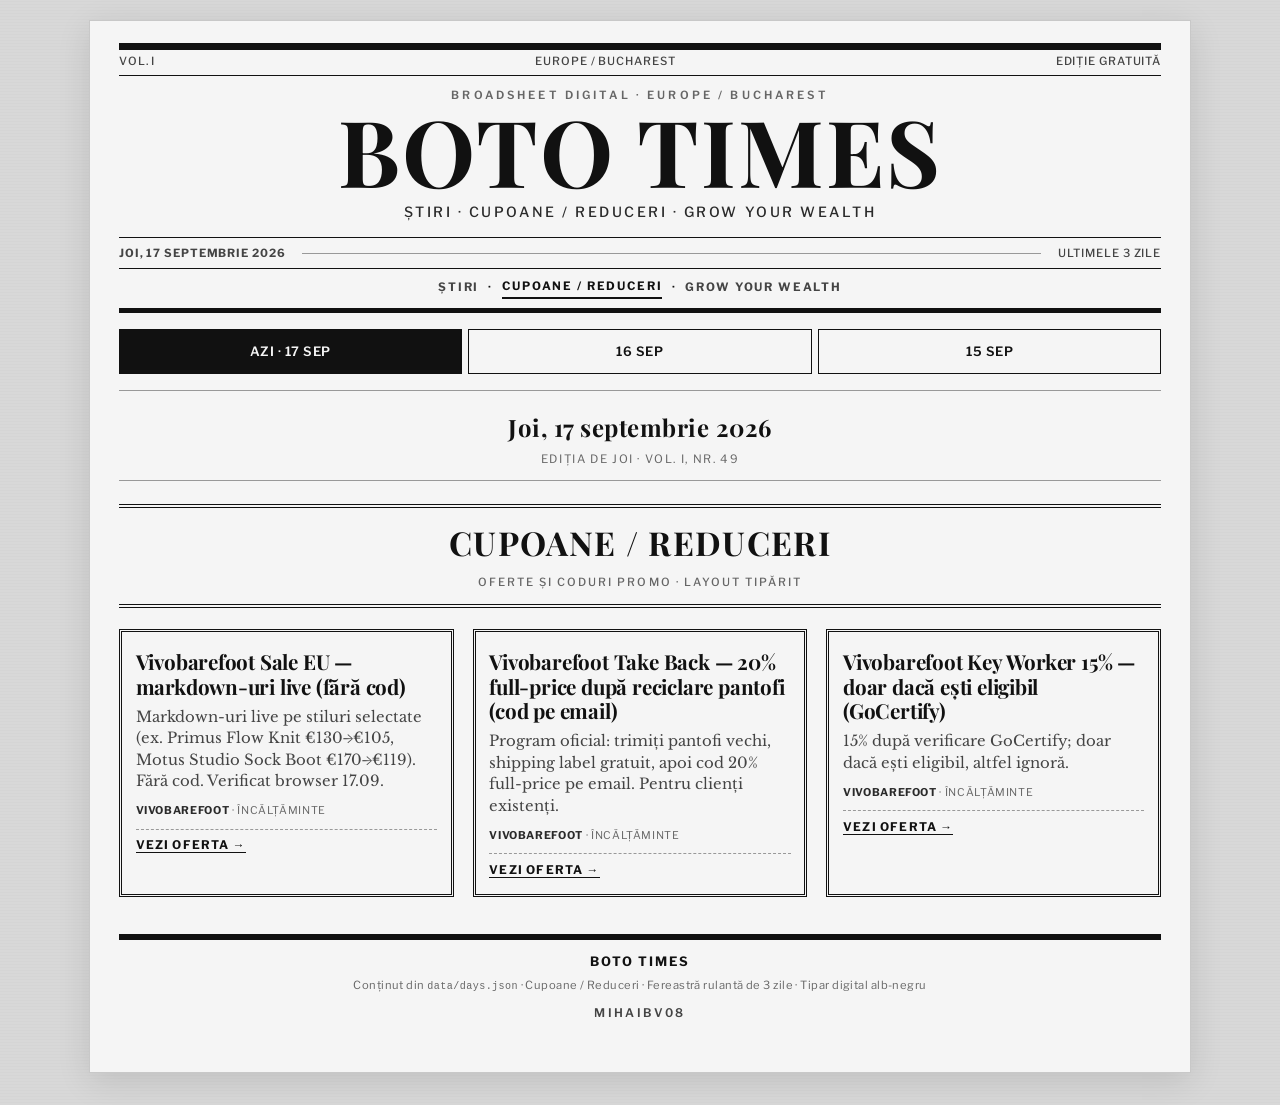
==== cupoane.html @ 02256f78 "BOTO TIMES: pagini separate Știri/Cupoane/GYH + GYH FED 17.09 Cupoane filtrate doar Vivobarefoot per" ====
<!DOCTYPE html>
<html lang="ro">
<head>
  <meta charset="utf-8" />
  <meta name="viewport" content="width=device-width, initial-scale=1" />
  <meta name="description" content="BOTO TIMES — Cupoane / Reduceri. Ultimele 3 zile. Broadsheet digital alb-negru." />
  <meta name="theme-color" content="#111111" />
  <title>BOTO TIMES — Cupoane / Reduceri</title>
  <link rel="preconnect" href="https://fonts.googleapis.com" />
  <link rel="preconnect" href="https://fonts.gstatic.com" crossorigin />
  <link href="https://fonts.googleapis.com/css2?family=Playfair+Display:ital,wght@0,400;0,700;0,900;1,400&family=Libre+Baskerville:ital,wght@0,400;0,700;1,400&family=Old+Standard+TT:ital,wght@0,400;0,700;1,400&family=Source+Serif+4:ital,opsz,wght@0,8..60,400;0,8..60,600;0,8..60,700;1,8..60,400&family=Libre+Franklin:wght@400;500;600;700&display=swap" rel="stylesheet" />
  <link rel="stylesheet" href="css/style.css" />
</head>
<body data-page="cupoane">
  <a class="skip-link" href="#main">Sari la conținut</a>
  <div class="paper">
    <header class="masthead">
      <div class="masthead__toprule" aria-hidden="true"></div>
      <div class="masthead__row masthead__row--meta">
        <span id="masthead-vol">Vol. I</span>
        <span class="masthead__place">Europe / Bucharest</span>
        <span id="masthead-price">Ediție gratuită</span>
      </div>
      <div class="masthead__titleblock">
        <p class="masthead__eyebrow" id="masthead-eyebrow">Broadsheet digital · Europe / Bucharest</p>
        <h1 class="masthead__title" id="masthead-title">BOTO TIMES</h1>
        <p class="masthead__subtitle" id="masthead-subtitle">Știri · Cupoane / Reduceri · Grow Your Wealth</p>
      </div>
      <div class="masthead__row masthead__row--date">
        <span id="masthead-date">—</span>
        <span class="masthead__rule-mid" aria-hidden="true"></span>
        <span id="masthead-window">Ultimele 3 zile</span>
      </div>
      <nav class="section-rail" aria-label="Secțiuni">
        <a href="index.html" class="section-rail__link">Știri</a>
        <span aria-hidden="true">·</span>
        <a href="cupoane.html" class="section-rail__link is-active" aria-current="page">Cupoane / Reduceri</a>
        <span aria-hidden="true">·</span>
        <a href="gyh.html" class="section-rail__link">Grow Your Wealth</a>
      </nav>
      <div class="masthead__bottomrule" aria-hidden="true"></div>
    </header>

    <main id="main" class="main" aria-live="polite">
      <p class="state-msg">Se încarcă ediția…</p>
    </main>

    <footer class="footer">
      <div class="footer__rules" aria-hidden="true"></div>
      <p class="footer__name" id="footer-name">BOTO TIMES</p>
      <p class="footer__note">Conținut din <code>data/days.json</code> · Cupoane / Reduceri · Fereastră rulantă de 3 zile · Tipar digital alb-negru</p>
      <p class="footer__brand">mihaibv08</p>
    </footer>
  </div>
  <script src="js/app.js" defer></script>
</body>
</html>
---- css/style.css ----
/* BOTO TIMES — NYT-style classic American B&W broadsheet */
:root {
  --ink: #111111;
  --ink-mid: #2a2a2a;
  --ink-soft: #444444;
  --ink-muted: #666666;
  --rule: #111111;
  --rule-light: #999999;
  --paper: #f5f5f5;
  --paper-edge: #ececec;
  --halftone: #d0d0d0;
  --font-masthead: "Playfair Display", "Old Standard TT", "Libre Baskerville", "Times New Roman", Times, serif;
  --font-display: "Playfair Display", "Old Standard TT", "Libre Baskerville", "Times New Roman", Times, serif;
  --font-body: "Libre Baskerville", "Source Serif 4", Georgia, "Times New Roman", serif;
  --font-ui: "Libre Franklin", "Helvetica Neue", Helvetica, Arial, sans-serif;
  --max: 1100px;
  --gutter: clamp(0.85rem, 2.5vw, 1.5rem);
  --col-gap: 1.35rem;
}

*,
*::before,
*::after {
  box-sizing: border-box;
}

html {
  font-size: 16.5px;
  -webkit-text-size-adjust: 100%;
  scroll-behavior: smooth;
}

body {
  margin: 0;
  min-height: 100vh;
  background: #e4e4e4;
  color: var(--ink);
  font-family: var(--font-body);
  line-height: 1.5;
}

.skip-link {
  position: absolute;
  left: -9999px;
  top: 0;
  background: var(--ink);
  color: var(--paper);
  padding: 0.5rem 1rem;
  z-index: 100;
  font-family: var(--font-ui);
  font-size: 0.85rem;
}

.skip-link:focus {
  left: 0.5rem;
  top: 0.5rem;
}

a {
  color: var(--ink);
  text-decoration-thickness: 1px;
  text-underline-offset: 2px;
}

a:hover {
  text-decoration-thickness: 2px;
}

code {
  font-family: ui-monospace, "SF Mono", Menlo, Consolas, monospace;
  font-size: 0.9em;
}

/* —— Paper sheet —— */
.paper {
  max-width: var(--max);
  margin: 0 auto;
  padding: 1rem var(--gutter) 2.5rem;
  background: var(--paper);
  min-height: 100vh;
  box-shadow: 0 0 0 1px #c8c8c8, 0 8px 32px rgba(0, 0, 0, 0.12);
}

@media (min-width: 900px) {
  body {
    padding: 1.25rem 0 2rem;
    background:
      repeating-linear-gradient(
        0deg,
        transparent,
        transparent 2px,
        rgba(0, 0, 0, 0.015) 2px,
        rgba(0, 0, 0, 0.015) 3px
      ),
      #d8d8d8;
  }

  .paper {
    padding: 1.35rem 1.75rem 3rem;
  }
}

/* —— Masthead —— */
.masthead {
  text-align: center;
  margin-bottom: 0.25rem;
}

.masthead__toprule {
  height: 4px;
  background: var(--ink);
  margin-bottom: 0.35rem;
  box-shadow: 0 3px 0 var(--ink);
}

.masthead__bottomrule {
  height: 3px;
  background: var(--ink);
  margin-top: 0.35rem;
  box-shadow: 0 2px 0 var(--ink);
}

.masthead__row {
  display: flex;
  flex-wrap: wrap;
  justify-content: space-between;
  align-items: center;
  gap: 0.35rem 1rem;
  font-family: var(--font-ui);
  font-size: 0.68rem;
  font-weight: 500;
  letter-spacing: 0.08em;
  text-transform: uppercase;
  color: var(--ink-soft);
}

.masthead__row--meta {
  border-bottom: 1px solid var(--ink);
  padding-bottom: 0.35rem;
  margin-bottom: 0.5rem;
}

.masthead__row--date {
  border-top: 1px solid var(--ink);
  border-bottom: 1px solid var(--ink);
  padding: 0.4rem 0;
  margin-top: 0.55rem;
}

.masthead__rule-mid {
  flex: 1;
  height: 1px;
  background: var(--rule-light);
  min-width: 1.5rem;
}

.masthead__titleblock {
  padding: 0.15rem 0 0.35rem;
}

.masthead__eyebrow {
  font-family: var(--font-ui);
  font-size: 0.68rem;
  font-weight: 600;
  letter-spacing: 0.28em;
  text-transform: uppercase;
  margin: 0 0 0.15rem;
  color: var(--ink-muted);
}

.masthead__title {
  font-family: var(--font-masthead);
  font-size: clamp(2.85rem, 11.5vw, 5.6rem);
  font-weight: 700;
  letter-spacing: 0.02em;
  line-height: 0.95;
  margin: 0;
  color: var(--ink);
  text-transform: none; /* NYT-inspired nameplate — readable Playfair */
  /* Authentic NYT-inspired nameplate: blackletter/display, dense, printed */
}

.masthead__subtitle {
  font-family: var(--font-ui);
  font-size: clamp(0.72rem, 2vw, 0.85rem);
  font-weight: 500;
  letter-spacing: 0.18em;
  text-transform: uppercase;
  margin: 0.45rem 0 0;
  color: var(--ink-mid);
}

.section-rail {
  display: flex;
  flex-wrap: wrap;
  justify-content: center;
  align-items: center;
  gap: 0.35rem 0.55rem;
  font-family: var(--font-ui);
  font-size: 0.7rem;
  font-weight: 700;
  letter-spacing: 0.16em;
  text-transform: uppercase;
  padding: 0.45rem 0 0.15rem;
  color: var(--ink);
}

.section-rail__link {
  color: var(--ink-soft);
  text-decoration: none;
  border-bottom: 1px solid transparent;
  padding: 0.1rem 0;
}

.section-rail__link:hover {
  color: var(--ink);
  border-bottom-color: var(--ink);
  text-decoration: none;
}

.section-rail__link.is-active,
.section-rail__link[aria-current="page"] {
  color: var(--ink);
  border-bottom: 2px solid var(--ink);
}

/* —— Day tabs —— */
.day-tabs {
  display: flex;
  gap: 0.4rem;
  justify-content: stretch;
  padding: 0.85rem 0 0.95rem;
  border-bottom: 1px solid var(--rule-light);
  margin-bottom: 1.15rem;
  overflow-x: auto;
  -webkit-overflow-scrolling: touch;
  scrollbar-width: thin;
}

.day-tab {
  flex: 1 1 0;
  min-width: 5.5rem;
  min-height: 2.75rem;
  font-family: var(--font-ui);
  font-size: 0.78rem;
  font-weight: 600;
  letter-spacing: 0.04em;
  padding: 0.55rem 0.7rem;
  border: 1px solid var(--ink);
  background: var(--paper);
  color: var(--ink);
  cursor: pointer;
  text-transform: uppercase;
  touch-action: manipulation;
  transition: background 0.12s, color 0.12s;
}

.day-tab:hover {
  background: #ebebeb;
}

.day-tab[aria-selected="true"] {
  background: var(--ink);
  color: var(--paper);
}

.day-tab:focus-visible {
  outline: 2px solid var(--ink);
  outline-offset: 2px;
}

/* —— Edition —— */
.edition {
  animation: fadeIn 0.22s ease;
}

.edition[hidden] {
  display: none;
}

@keyframes fadeIn {
  from { opacity: 0; }
  to { opacity: 1; }
}

.edition__header {
  text-align: center;
  margin-bottom: 1.35rem;
  padding-bottom: 0.75rem;
  border-bottom: 1px solid var(--rule-light);
}

.edition__label {
  font-family: var(--font-display);
  font-size: clamp(1.15rem, 3vw, 1.45rem);
  font-weight: 700;
  margin: 0;
  letter-spacing: 0.02em;
}

.edition__sub {
  font-family: var(--font-ui);
  font-size: 0.7rem;
  letter-spacing: 0.14em;
  text-transform: uppercase;
  color: var(--ink-muted);
  margin: 0.3rem 0 0;
}

/* —— Section blocks —— */
.section {
  margin-bottom: 1.85rem;
}

.section__title {
  font-family: var(--font-ui);
  font-size: 0.78rem;
  font-weight: 700;
  letter-spacing: 0.22em;
  text-transform: uppercase;
  color: var(--ink);
  border-top: 3px solid var(--ink);
  border-bottom: 1px solid var(--ink);
  padding: 0.35rem 0;
  margin: 0 0 1rem;
  display: flex;
  align-items: center;
  gap: 0.6rem;
}

.section__title::after {
  content: "";
  flex: 1;
  height: 1px;
  background: var(--rule-light);
}

/* —— Article grid —— */
.articles {
  display: grid;
  gap: 1.35rem 0;
}

@media (min-width: 760px) {
  .articles {
    column-count: 2;
    column-gap: var(--col-gap);
    column-rule: 1px solid var(--rule-light);
    display: block;
  }

  .article {
    break-inside: avoid;
    page-break-inside: avoid;
    margin-bottom: 1.35rem;
    padding-bottom: 1.1rem;
    border-bottom: 1px solid var(--rule-light);
  }

  .article--lead {
    column-span: all;
    display: grid;
    grid-template-columns: 1.15fr 0.85fr;
    gap: 1.25rem 1.5rem;
    align-items: start;
    border-bottom: 2px solid var(--ink);
    padding-bottom: 1.35rem;
    margin-bottom: 1.5rem;
  }

  .article--lead .article__media {
    order: 2;
  }

  .article--lead .article__text {
    order: 1;
  }

  .article--lead:not(:has(.article__media)) {
    grid-template-columns: 1fr;
  }
}

@media (min-width: 1020px) {
  .articles:not(:has(.article--lead:only-child)) {
    column-count: 3;
  }

  .article--lead {
    grid-template-columns: 1.25fr 0.9fr;
  }
}

/* stacked mobile */
.article {
  padding-bottom: 1.15rem;
  border-bottom: 1px solid var(--rule-light);
}

.article:last-child {
  border-bottom: none;
  margin-bottom: 0;
  padding-bottom: 0;
}

.article__kicker {
  font-family: var(--font-ui);
  font-size: 0.65rem;
  font-weight: 700;
  letter-spacing: 0.16em;
  text-transform: uppercase;
  color: var(--ink-muted);
  margin: 0 0 0.35rem;
}

.article__headline {
  font-family: var(--font-display);
  font-size: clamp(1.2rem, 3.2vw, 1.65rem);
  font-weight: 700;
  line-height: 1.15;
  margin: 0 0 0.45rem;
  letter-spacing: -0.01em;
}

.article--lead .article__headline {
  font-size: clamp(1.55rem, 4.5vw, 2.35rem);
  line-height: 1.08;
}

.article__lead {
  font-size: 1.02rem;
  font-style: italic;
  color: var(--ink-mid);
  margin: 0 0 0.55rem;
  line-height: 1.4;
}

.article__body {
  margin: 0;
  color: var(--ink-soft);
  font-size: 0.95rem;
  text-align: justify;
  hyphens: auto;
  -webkit-hyphens: auto;
}

/* Drop cap on lead articles */
.article--lead .article__body::first-letter {
  font-family: var(--font-display);
  font-size: 3.1rem;
  font-weight: 700;
  float: left;
  line-height: 0.8;
  padding: 0.12rem 0.35rem 0 0;
  color: var(--ink);
}

.article__source {
  font-family: var(--font-ui);
  font-size: 0.68rem;
  letter-spacing: 0.06em;
  text-transform: uppercase;
  color: var(--ink-muted);
  margin: 0.65rem 0 0;
}

.article__source a {
  font-weight: 600;
}

/* —— Figures —— */
.article__media {
  margin: 0.65rem 0 0.35rem;
}

.article--lead .article__media {
  margin-top: 0;
}

.article__figure {
  margin: 0;
  border: 1px solid var(--ink);
  background: #eaeaea;
}

.article__figure img {
  display: block;
  width: 100%;
  height: auto;
  filter: grayscale(100%) contrast(1.05);
  vertical-align: middle;
}

.article__caption {
  font-family: var(--font-ui);
  font-size: 0.68rem;
  line-height: 1.35;
  color: var(--ink-muted);
  padding: 0.4rem 0.5rem;
  border-top: 1px solid var(--ink);
  margin: 0;
  text-align: left;
}

/* CSS-only placeholder if image fails */
.article__placeholder {
  aspect-ratio: 16 / 10;
  background:
    repeating-linear-gradient(
      -45deg,
      #ddd,
      #ddd 6px,
      #cfcfcf 6px,
      #cfcfcf 12px
    );
  display: flex;
  align-items: center;
  justify-content: center;
  font-family: var(--font-ui);
  font-size: 0.7rem;
  letter-spacing: 0.2em;
  text-transform: uppercase;
  color: var(--ink-soft);
  border: 1px solid var(--ink);
}

/* —— Footer —— */
.footer {
  margin-top: 2.25rem;
  text-align: center;
  font-family: var(--font-ui);
  color: var(--ink-muted);
}

.footer__rules {
  height: 4px;
  background: var(--ink);
  margin-bottom: 0.85rem;
  box-shadow: 0 2px 0 var(--ink);
}

.footer__name {
  font-size: 0.78rem;
  font-weight: 700;
  letter-spacing: 0.14em;
  text-transform: uppercase;
  color: var(--ink);
  margin: 0 0 0.35rem;
}

.footer__note {
  font-size: 0.68rem;
  letter-spacing: 0.04em;
  margin: 0.2rem 0;
  text-transform: none;
}

.footer__brand {
  font-size: 0.72rem;
  font-weight: 600;
  letter-spacing: 0.2em;
  text-transform: uppercase;
  color: var(--ink-soft);
  margin: 0.65rem 0 0;
}

/* —— States —— */
.state-msg {
  text-align: center;
  font-family: var(--font-ui);
  padding: 3rem 1rem;
  color: var(--ink-muted);
  letter-spacing: 0.04em;
}

.state-msg--error {
  color: var(--ink);
  border: 1px solid var(--ink);
  background: #eee;
}

/* —— Print —— */
@media print {
  body {
    background: white;
    padding: 0;
  }

  .paper {
    box-shadow: none;
    max-width: none;
  }

  .day-tabs {
    display: none;
  }

  .edition[hidden] {
    display: block !important;
    break-before: page;
  }

  .article--lead .article__body::first-letter {
    color: black;
  }
}

/* —— Reduce motion —— */
@media (prefers-reduced-motion: reduce) {
  .edition {
    animation: none;
  }

  html {
    scroll-behavior: auto;
  }
}

/* —— Site sections: Știri + Cupoane —— */
.site-section {
  margin-bottom: 2.25rem;
}

.site-section__header {
  text-align: center;
  margin-bottom: 1.25rem;
  padding: 0.65rem 0 0.85rem;
  border-top: 4px double var(--ink);
  border-bottom: 4px double var(--ink);
}

.site-section__title {
  font-family: var(--font-display);
  font-size: clamp(1.45rem, 4vw, 2rem);
  font-weight: 700;
  letter-spacing: 0.04em;
  text-transform: uppercase;
  margin: 0;
  color: var(--ink);
}

.site-section__deck {
  font-family: var(--font-ui);
  font-size: 0.68rem;
  font-weight: 500;
  letter-spacing: 0.18em;
  text-transform: uppercase;
  color: var(--ink-muted);
  margin: 0.35rem 0 0;
}

.site-section--cupoane {
  margin-top: 0.5rem;
}

.section--stiri-sub {
  margin-bottom: 1.5rem;
}

.section__title--sub {
  font-size: 0.72rem;
  letter-spacing: 0.2em;
  border-top-width: 2px;
}

/* —— Cupoane / deals —— */
.cupoane {
  display: grid;
  gap: 0.95rem;
}

@media (min-width: 700px) {
  .cupoane {
    grid-template-columns: repeat(2, 1fr);
    gap: 1rem 1.15rem;
  }
}

@media (min-width: 1000px) {
  .cupoane {
    grid-template-columns: repeat(3, 1fr);
  }
}

.cupon {
  border: 1px solid var(--ink);
  background: var(--paper);
  padding: 0.85rem 0.95rem 1rem;
  position: relative;
  display: flex;
  flex-direction: column;
  min-height: 100%;
  box-shadow: inset 0 0 0 1px var(--paper), inset 0 0 0 2px var(--ink);
}

.cupon--example {
  background:
    repeating-linear-gradient(
      -45deg,
      transparent,
      transparent 8px,
      rgba(0, 0, 0, 0.025) 8px,
      rgba(0, 0, 0, 0.025) 9px
    ),
    #f0f0f0;
}

.cupon__badges {
  display: flex;
  flex-wrap: wrap;
  gap: 0.35rem;
  margin-bottom: 0.35rem;
  min-height: 0;
}

.cupon__badge {
  font-family: var(--font-ui);
  font-size: 0.58rem;
  font-weight: 700;
  letter-spacing: 0.14em;
  text-transform: uppercase;
  border: 1px solid var(--ink);
  padding: 0.15rem 0.4rem;
  background: var(--ink);
  color: var(--paper);
}

.cupon__title {
  font-family: var(--font-display);
  font-size: clamp(1.05rem, 2.4vw, 1.25rem);
  font-weight: 700;
  line-height: 1.2;
  margin: 0 0 0.45rem;
  letter-spacing: -0.01em;
}

.cupon__details {
  font-size: 0.9rem;
  color: var(--ink-soft);
  margin: 0 0 0.65rem;
  line-height: 1.45;
  flex: 1;
}

.cupon__meta {
  font-family: var(--font-ui);
  font-size: 0.65rem;
  letter-spacing: 0.06em;
  text-transform: uppercase;
  color: var(--ink-muted);
  margin: 0 0 0.55rem;
  line-height: 1.5;
}

.cupon__store {
  font-weight: 700;
  color: var(--ink-mid);
}

.cupon__sep {
  font-weight: 400;
}

.cupon__link {
  font-family: var(--font-ui);
  font-size: 0.72rem;
  font-weight: 700;
  letter-spacing: 0.1em;
  text-transform: uppercase;
  margin: 0;
  padding-top: 0.45rem;
  border-top: 1px dashed var(--rule-light);
}

.cupon__link a {
  text-decoration: none;
  border-bottom: 1px solid var(--ink);
}

.cupon__link a:hover {
  border-bottom-width: 2px;
}

@media print {
  .cupon {
    break-inside: avoid;
  }
}


/* —— Grow Your Wealth —— */
.site-section--gyh {
  margin-top: 0.25rem;
}

.gyh-list {
  display: grid;
  gap: 1.35rem;
}

.gyh-item {
  padding-bottom: 1.25rem;
  border-bottom: 1px solid var(--rule-light);
}

.gyh-item:last-child {
  border-bottom: none;
  padding-bottom: 0;
}

.gyh-item__headline {
  font-family: var(--font-display);
  font-size: clamp(1.25rem, 3.2vw, 1.75rem);
  font-weight: 700;
  line-height: 1.15;
  margin: 0 0 0.4rem;
  letter-spacing: -0.01em;
}

.gyh-item__date {
  font-family: var(--font-ui);
  font-size: 0.68rem;
  letter-spacing: 0.1em;
  text-transform: uppercase;
  color: var(--ink-muted);
  margin: 0 0 0.55rem;
}

.gyh-item__summary {
  font-size: 0.98rem;
  color: var(--ink-soft);
  margin: 0 0 0.85rem;
  line-height: 1.5;
  text-align: justify;
  hyphens: auto;
  white-space: pre-wrap;
}

.gyh-item__recs {
  border: 1px solid var(--ink);
  background: #efefef;
  padding: 0.75rem 0.9rem 0.85rem;
  margin: 0.35rem 0 0.5rem;
  box-shadow: inset 0 0 0 1px var(--paper), inset 0 0 0 2px var(--ink);
}

.gyh-item__recs-title {
  font-family: var(--font-ui);
  font-size: 0.68rem;
  font-weight: 700;
  letter-spacing: 0.18em;
  text-transform: uppercase;
  margin: 0 0 0.45rem;
  color: var(--ink);
}

.gyh-item__recs-body {
  font-family: var(--font-body);
  font-size: 0.95rem;
  line-height: 1.45;
  margin: 0;
  color: var(--ink-mid);
  white-space: pre-wrap;
}

@media print {
  .gyh-item {
    break-inside: avoid;
  }
}
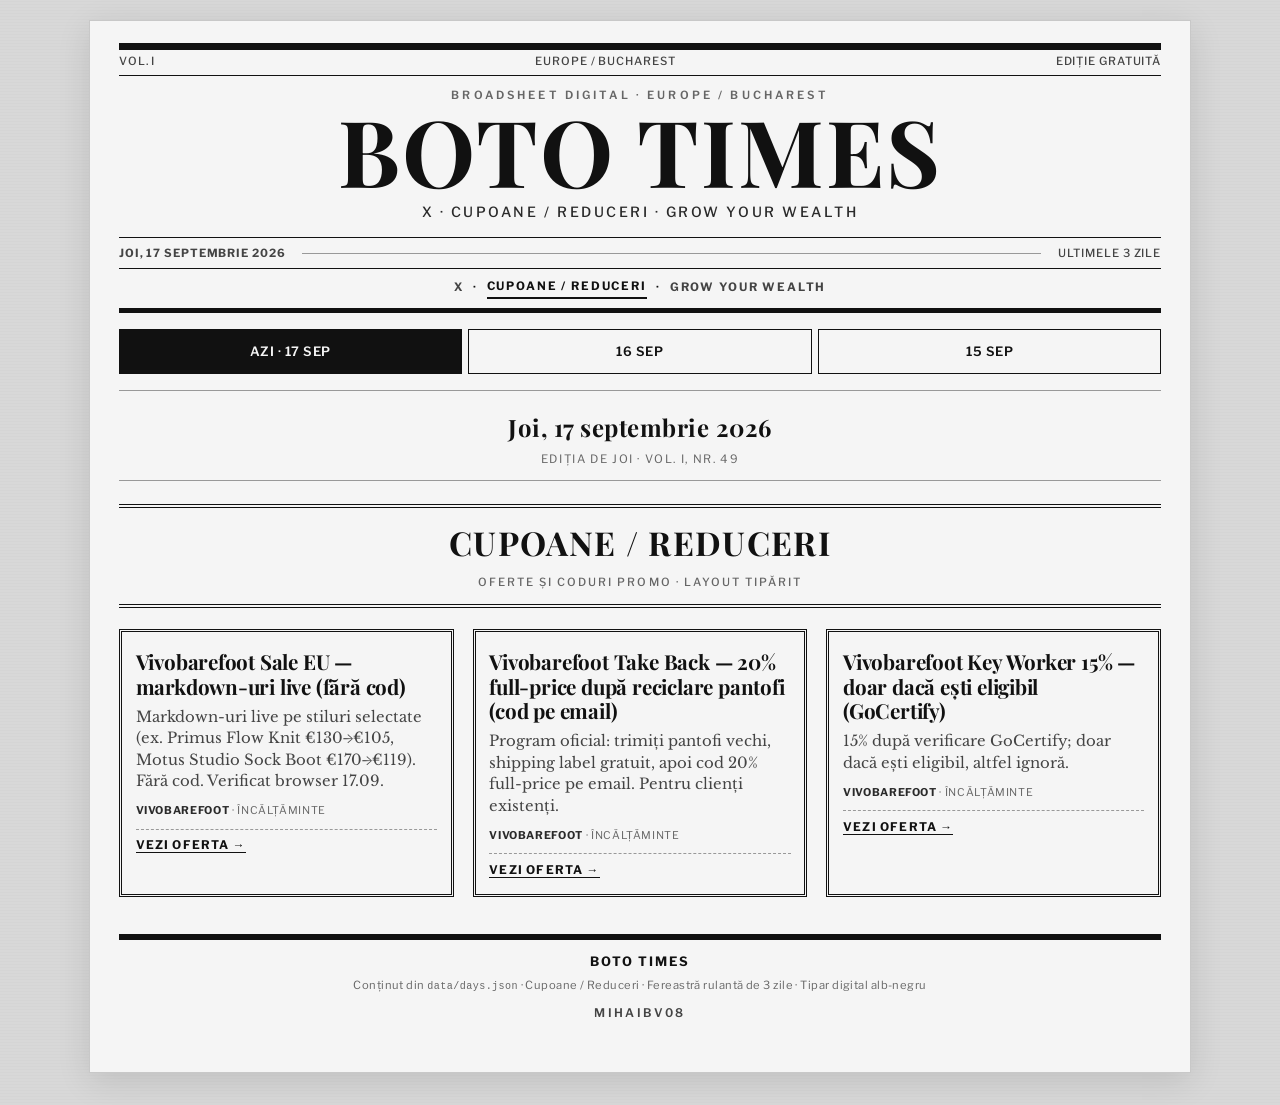
==== commit 05a26d81: "Știri: doar X posts/threads; scoate Science/AI/Med/Health" ====
--- a/cupoane.html
+++ b/cupoane.html
@@ -24,7 +24,7 @@
       <div class="masthead__titleblock">
         <p class="masthead__eyebrow" id="masthead-eyebrow">Broadsheet digital · Europe / Bucharest</p>
         <h1 class="masthead__title" id="masthead-title">BOTO TIMES</h1>
-        <p class="masthead__subtitle" id="masthead-subtitle">Știri · Cupoane / Reduceri · Grow Your Wealth</p>
+        <p class="masthead__subtitle" id="masthead-subtitle">X · Cupoane / Reduceri · Grow Your Wealth</p>
       </div>
       <div class="masthead__row masthead__row--date">
         <span id="masthead-date">—</span>
@@ -32,7 +32,7 @@
         <span id="masthead-window">Ultimele 3 zile</span>
       </div>
       <nav class="section-rail" aria-label="Secțiuni">
-        <a href="index.html" class="section-rail__link">Știri</a>
+        <a href="index.html" class="section-rail__link">X</a>
         <span aria-hidden="true">·</span>
         <a href="cupoane.html" class="section-rail__link is-active" aria-current="page">Cupoane / Reduceri</a>
         <span aria-hidden="true">·</span>
--- a/css/style.css
+++ b/css/style.css
@@ -831,9 +831,6 @@
   color: var(--ink-soft);
   margin: 0 0 0.85rem;
   line-height: 1.5;
-  text-align: justify;
-  hyphens: auto;
-  white-space: pre-wrap;
 }
 
 .gyh-item__recs {
@@ -868,3 +865,138 @@
     break-inside: avoid;
   }
 }
+
+
+/* —— X posts (test / Știri subsection) —— */
+.section--x {
+  margin-top: 1.25rem;
+  padding-top: 0.5rem;
+}
+.x-list {
+  display: flex;
+  flex-direction: column;
+  gap: 1.1rem;
+}
+.x-post {
+  border: 1px solid var(--ink);
+  padding: 0.85rem 0.95rem 1rem;
+  background: #f7f7f7;
+}
+.x-post--thread {
+  box-shadow: inset 3px 0 0 var(--ink);
+}
+.x-post__head {
+  display: flex;
+  flex-wrap: wrap;
+  align-items: baseline;
+  gap: 0.45rem 0.85rem;
+  margin-bottom: 0.65rem;
+  border-bottom: 1px solid var(--rule-light);
+  padding-bottom: 0.45rem;
+}
+.x-post__handle {
+  font-family: var(--font-ui);
+  font-weight: 700;
+  font-size: 0.95rem;
+  margin: 0;
+}
+.x-post__date {
+  font-family: var(--font-ui);
+  font-size: 0.68rem;
+  letter-spacing: 0.08em;
+  text-transform: uppercase;
+  color: var(--ink-muted);
+  margin: 0;
+}
+.x-post__badge {
+  font-family: var(--font-ui);
+  font-size: 0.62rem;
+  font-weight: 700;
+  letter-spacing: 0.14em;
+  text-transform: uppercase;
+  border: 1px solid var(--ink);
+  padding: 0.12rem 0.4rem;
+  margin-left: auto;
+}
+.x-post__part {
+  font-family: var(--font-ui);
+  font-size: 0.65rem;
+  letter-spacing: 0.12em;
+  text-transform: uppercase;
+  color: var(--ink-muted);
+  margin: 0 0 0.35rem;
+}
+.x-post__text {
+  font-size: 0.98rem;
+  line-height: 1.45;
+  white-space: pre-wrap;
+  margin: 0 0 0.5rem;
+  color: var(--ink-soft);
+}
+.x-post__link {
+  font-family: var(--font-ui);
+  font-size: 0.75rem;
+  margin: 0;
+}
+.x-post__tweet + .x-post__tweet {
+  margin-top: 0.85rem;
+  padding-top: 0.75rem;
+  border-top: 1px dashed var(--rule-light);
+}
+
+
+/* —— GYH structured summary —— */
+.gyh-item__summary {
+  text-align: left;
+  hyphens: none;
+}
+.gyh-struct {
+  display: flex;
+  flex-direction: column;
+  gap: 0.55rem;
+}
+.gyh-struct__heading {
+  font-family: var(--font-ui);
+  font-size: 0.72rem;
+  font-weight: 700;
+  letter-spacing: 0.14em;
+  text-transform: uppercase;
+  margin: 0.55rem 0 0.15rem;
+  color: var(--ink);
+  border-bottom: 1px solid var(--rule-light);
+  padding-bottom: 0.2rem;
+}
+.gyh-struct__heading:first-child {
+  margin-top: 0;
+}
+.gyh-struct__list {
+  margin: 0;
+  padding-left: 1.15rem;
+  display: flex;
+  flex-direction: column;
+  gap: 0.28rem;
+}
+.gyh-struct__list li {
+  font-size: 0.96rem;
+  line-height: 1.45;
+  color: var(--ink-soft);
+}
+.gyh-struct__p {
+  margin: 0;
+  font-size: 0.96rem;
+  line-height: 1.45;
+  color: var(--ink-soft);
+}
+.gyh-item__recs-list {
+  margin: 0;
+  padding-left: 1.15rem;
+  display: flex;
+  flex-direction: column;
+  gap: 0.35rem;
+}
+.gyh-item__recs-list li {
+  font-family: var(--font-body);
+  font-size: 0.95rem;
+  line-height: 1.45;
+  color: var(--ink-mid);
+}
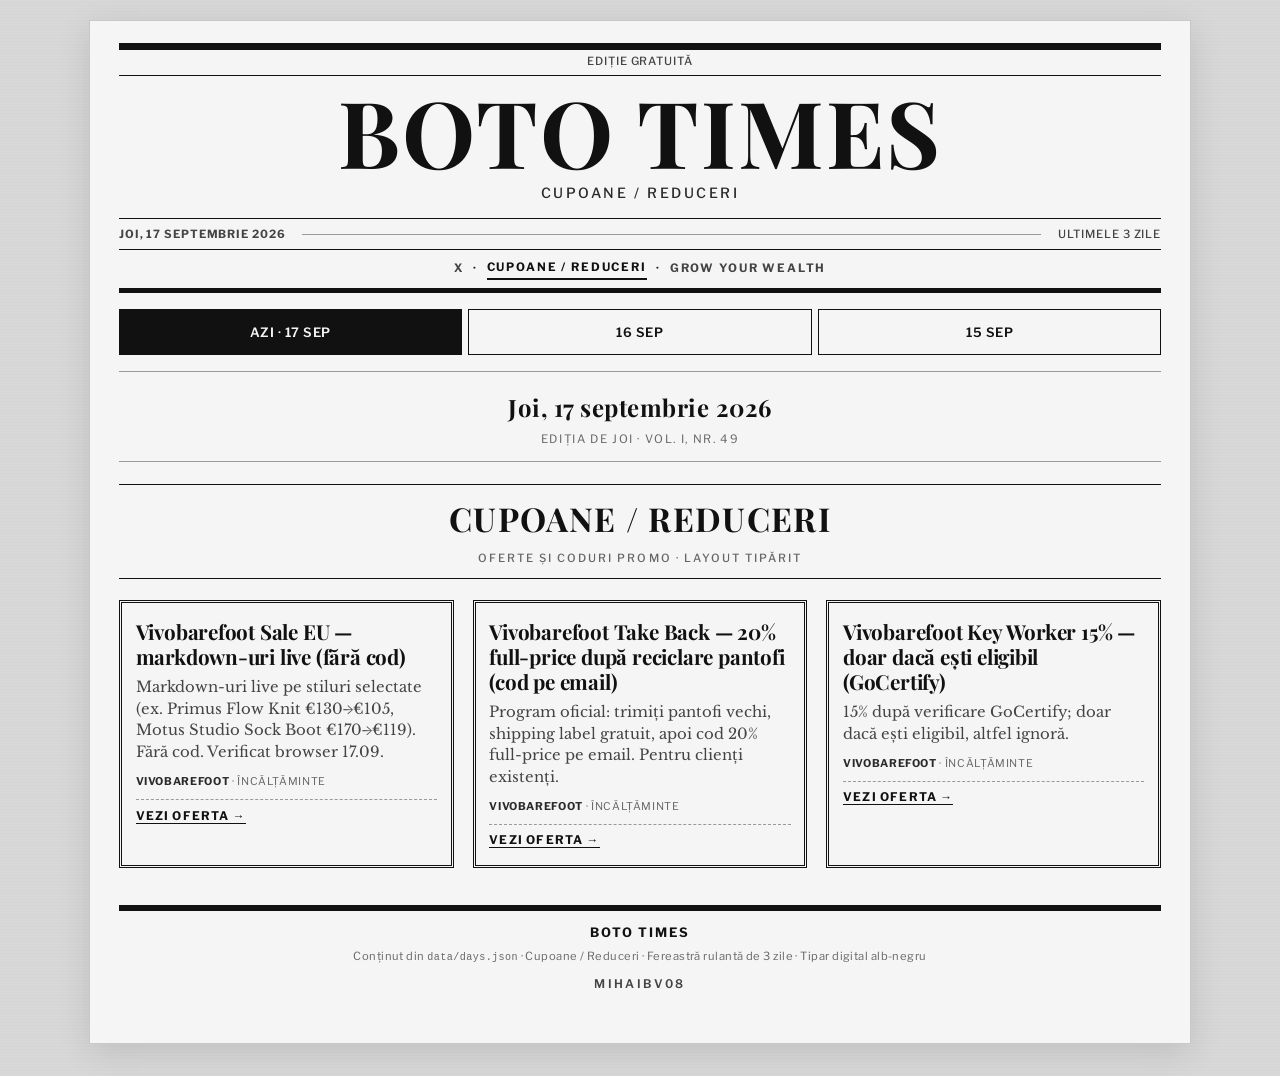
==== commit e7a149d7: "Template: cleaner X headers, drop Vol.I and Broadsheet eyebrow Lock standing masthead: no Vol.I, no " ====
--- a/cupoane.html
+++ b/cupoane.html
@@ -3,7 +3,7 @@
 <head>
   <meta charset="utf-8" />
   <meta name="viewport" content="width=device-width, initial-scale=1" />
-  <meta name="description" content="BOTO TIMES — Cupoane / Reduceri. Ultimele 3 zile. Broadsheet digital alb-negru." />
+  <meta name="description" content="BOTO TIMES — X / Cupoane / Grow Your Wealth. Ultimele 3 zile." />
   <meta name="theme-color" content="#111111" />
   <title>BOTO TIMES — Cupoane / Reduceri</title>
   <link rel="preconnect" href="https://fonts.googleapis.com" />
@@ -17,14 +17,11 @@
     <header class="masthead">
       <div class="masthead__toprule" aria-hidden="true"></div>
       <div class="masthead__row masthead__row--meta">
-        <span id="masthead-vol">Vol. I</span>
-        <span class="masthead__place">Europe / Bucharest</span>
         <span id="masthead-price">Ediție gratuită</span>
       </div>
       <div class="masthead__titleblock">
-        <p class="masthead__eyebrow" id="masthead-eyebrow">Broadsheet digital · Europe / Bucharest</p>
         <h1 class="masthead__title" id="masthead-title">BOTO TIMES</h1>
-        <p class="masthead__subtitle" id="masthead-subtitle">X · Cupoane / Reduceri · Grow Your Wealth</p>
+        <p class="masthead__subtitle" id="masthead-subtitle">CUPOANE / REDUCERI</p>
       </div>
       <div class="masthead__row masthead__row--date">
         <span id="masthead-date">—</span>
--- a/css/style.css
+++ b/css/style.css
@@ -135,6 +135,7 @@
 }
 
 .masthead__row--meta {
+  justify-content: center;
   border-bottom: 1px solid var(--ink);
   padding-bottom: 0.35rem;
   margin-bottom: 0.5rem;
@@ -624,9 +625,9 @@
 .site-section__header {
   text-align: center;
   margin-bottom: 1.25rem;
-  padding: 0.65rem 0 0.85rem;
-  border-top: 4px double var(--ink);
-  border-bottom: 4px double var(--ink);
+  padding: 0.55rem 0 0.7rem;
+  border-top: 1px solid var(--ink);
+  border-bottom: 1px solid var(--ink);
 }
 
 .site-section__title {
@@ -660,7 +661,8 @@
 .section__title--sub {
   font-size: 0.72rem;
   letter-spacing: 0.2em;
-  border-top-width: 2px;
+  border-top: 1px solid var(--ink);
+  border-bottom: 1px solid var(--rule-light);
 }
 
 /* —— Cupoane / deals —— */
@@ -1000,3 +1002,68 @@
   line-height: 1.45;
   color: var(--ink-mid);
 }
+
+
+.x-post__media {
+  display: grid;
+  grid-template-columns: 1fr;
+  gap: 0.45rem;
+  margin: 0.35rem 0 0.55rem;
+}
+.x-post__figure {
+  margin: 0;
+  border: 1px solid var(--ink);
+  background: #fff;
+  overflow: visible;
+}
+.x-post__img {
+  display: block;
+  width: 100%;
+  height: auto;
+  max-height: min(80vh, 900px);
+  object-fit: contain;
+  filter: grayscale(1) contrast(1.05);
+}
+
+
+.x-tweet__body {
+  white-space: normal;
+}
+.x-tweet__structured {
+  display: flex;
+  flex-direction: column;
+  gap: 0.45rem;
+}
+.x-tweet__p {
+  margin: 0;
+  font-size: 0.98rem;
+  line-height: 1.45;
+  color: var(--ink-soft);
+}
+.x-tweet__list {
+  margin: 0.15rem 0 0.25rem;
+  padding-left: 1.25rem;
+  display: flex;
+  flex-direction: column;
+  gap: 0.35rem;
+}
+.x-tweet__list li {
+  font-size: 0.96rem;
+  line-height: 1.4;
+  color: var(--ink-soft);
+}
+.x-tweet__quote {
+  margin: 0.2rem 0;
+  padding: 0.45rem 0.7rem;
+  border-left: 3px solid var(--ink);
+  background: #efefef;
+  font-style: italic;
+  color: var(--ink-mid);
+}
+
+
+
+/* —— X posts under single site-section header —— */
+.x-block {
+  margin-top: 0.15rem;
+}
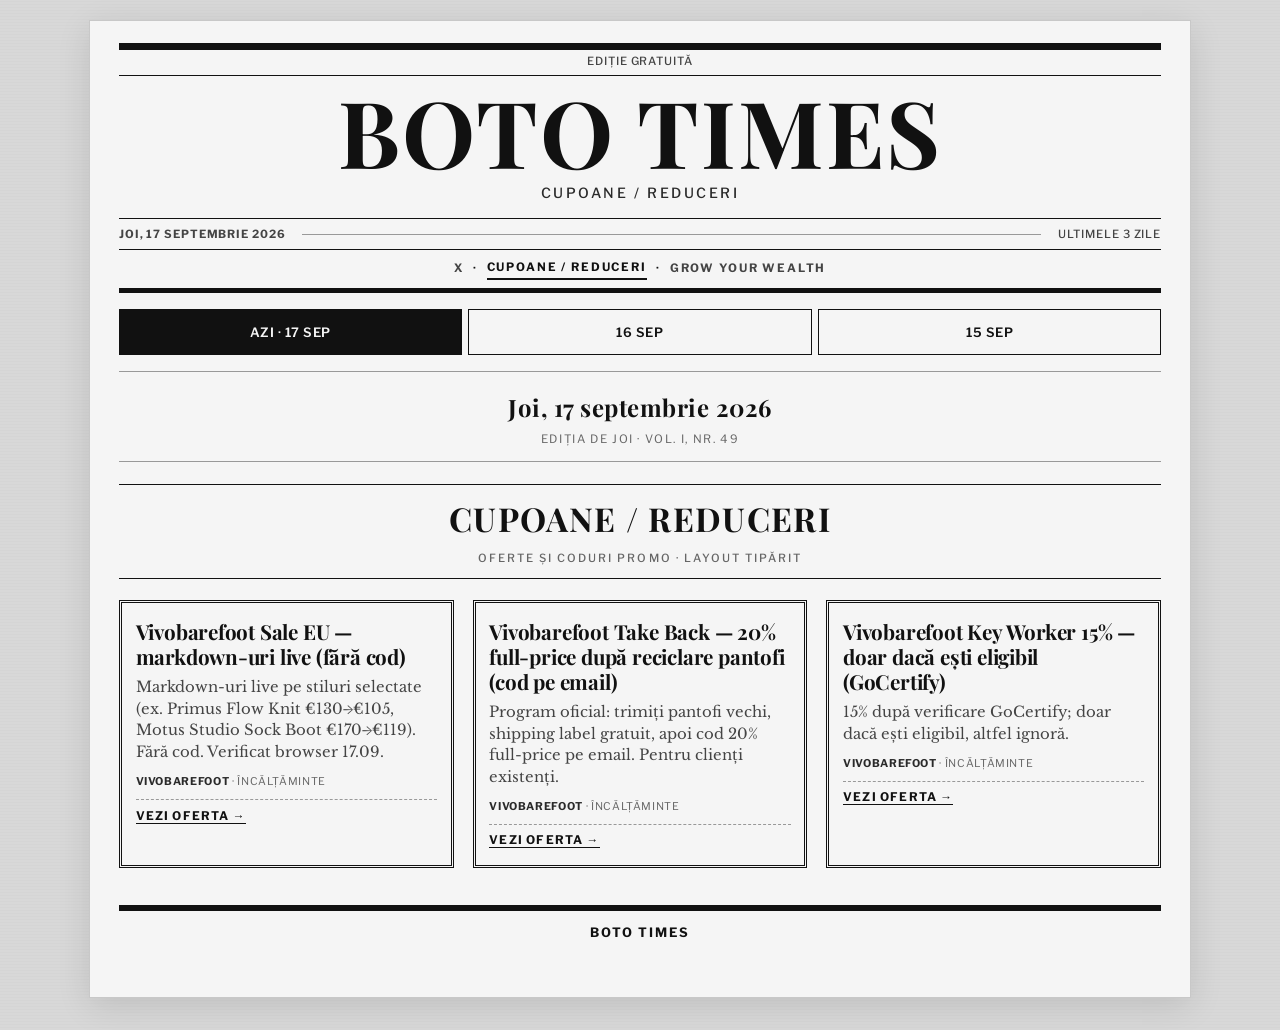
==== commit 6e4ada98: "Template: footer only BOTO TIMES name Remove footer note (days.json / tipar line) and mihaibv08 bran" ====
--- a/cupoane.html
+++ b/cupoane.html
@@ -45,8 +45,6 @@
     <footer class="footer">
       <div class="footer__rules" aria-hidden="true"></div>
       <p class="footer__name" id="footer-name">BOTO TIMES</p>
-      <p class="footer__note">Conținut din <code>data/days.json</code> · Cupoane / Reduceri · Fereastră rulantă de 3 zile · Tipar digital alb-negru</p>
-      <p class="footer__brand">mihaibv08</p>
     </footer>
   </div>
   <script src="js/app.js" defer></script>
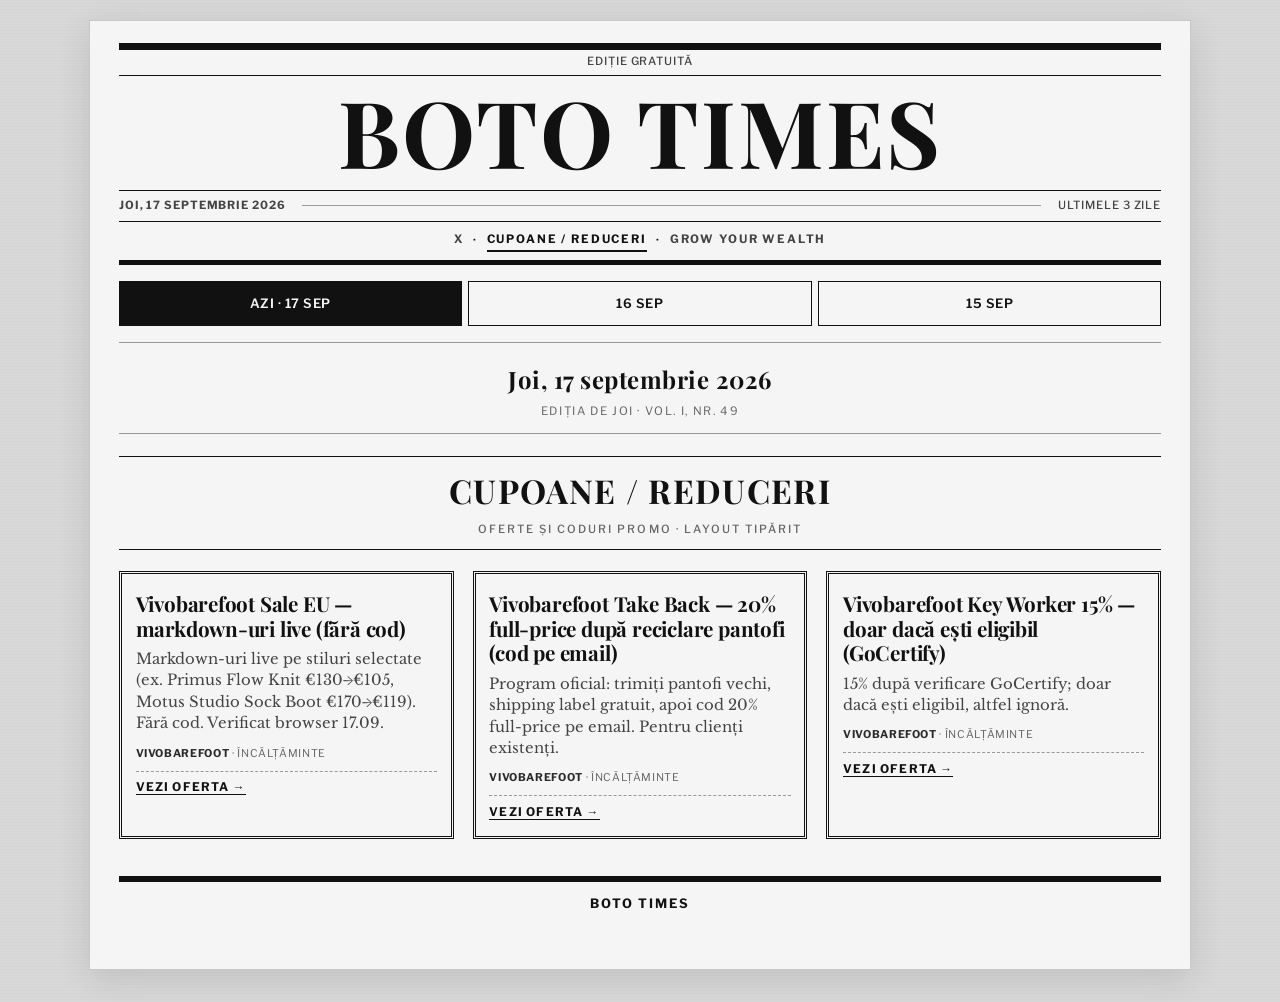
==== commit 673331fd: "Template: remove masthead subtitle under BOTO TIMES Delete #masthead-subtitle from all pages; fillMa" ====
--- a/cupoane.html
+++ b/cupoane.html
@@ -21,7 +21,6 @@
       </div>
       <div class="masthead__titleblock">
         <h1 class="masthead__title" id="masthead-title">BOTO TIMES</h1>
-        <p class="masthead__subtitle" id="masthead-subtitle">CUPOANE / REDUCERI</p>
       </div>
       <div class="masthead__row masthead__row--date">
         <span id="masthead-date">—</span>
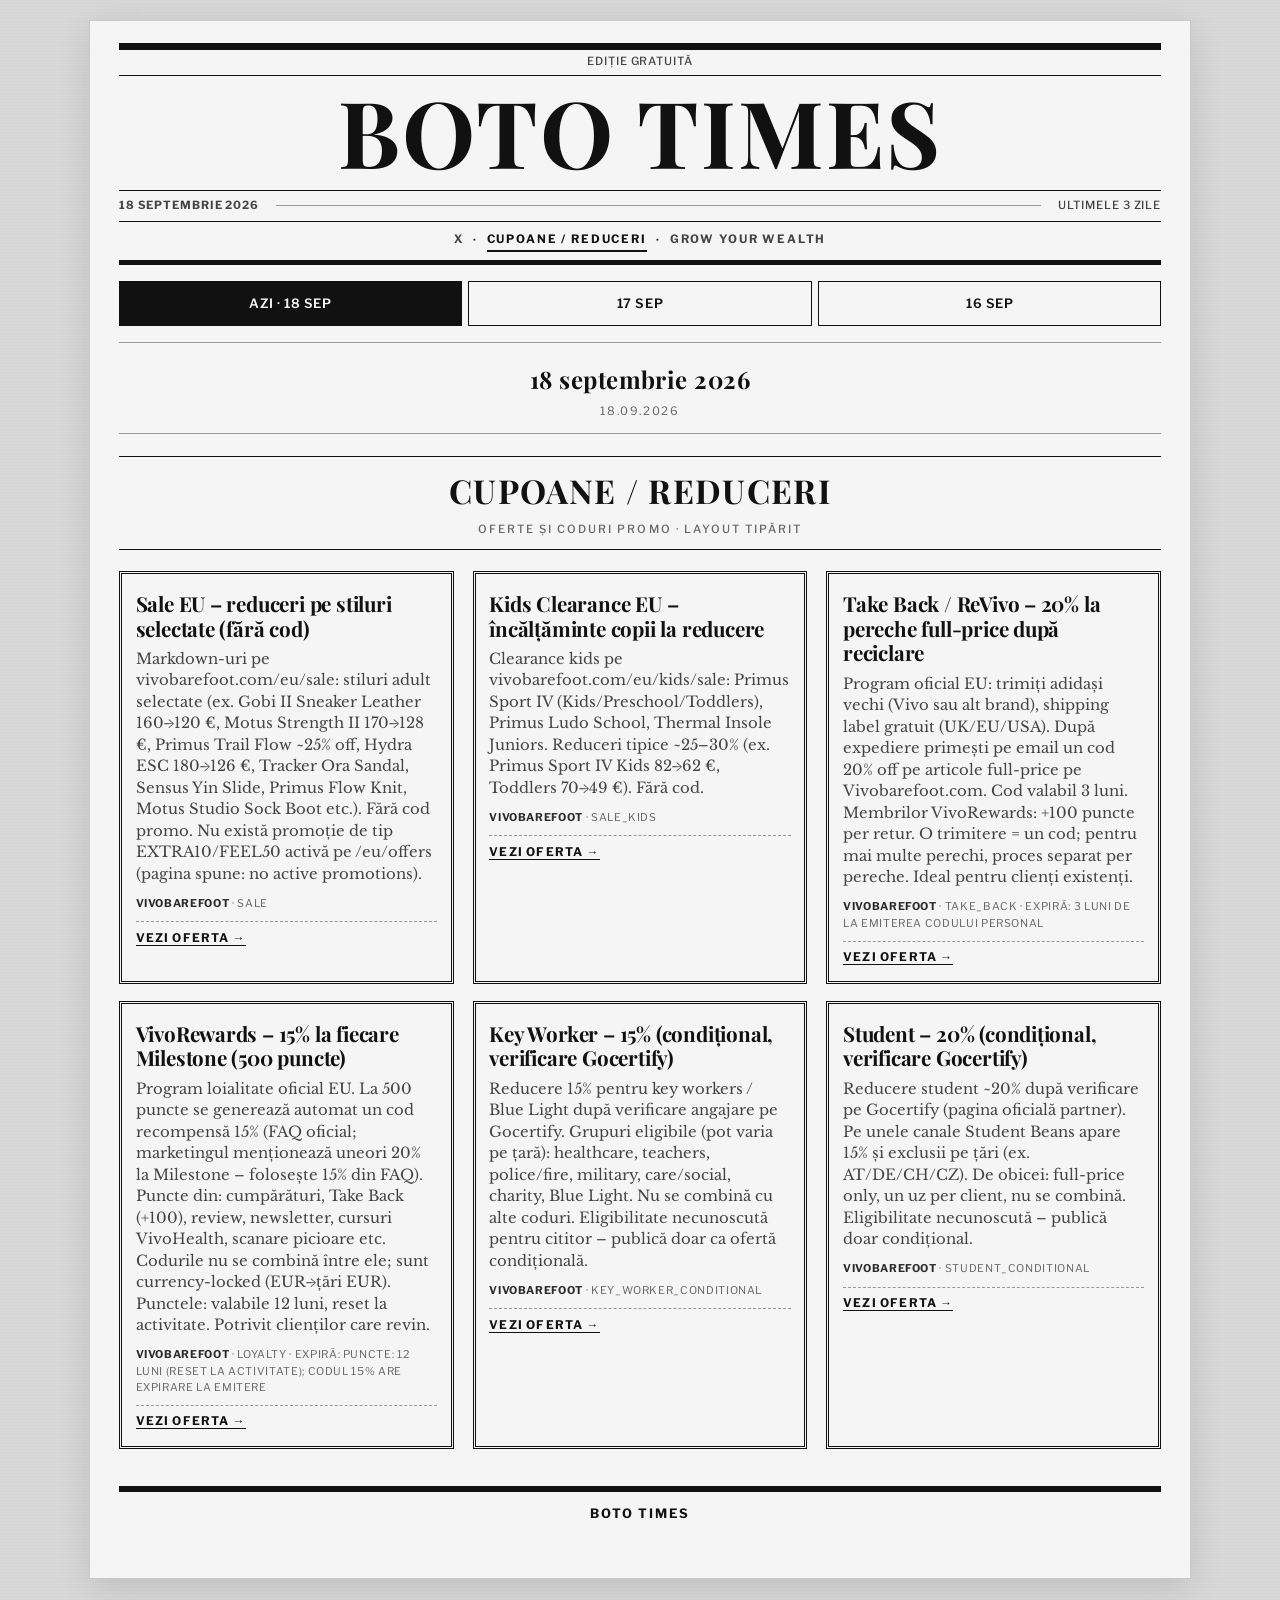
==== commit 0a7265fc: "Responsive: cache-bust CSS so mobile Safari picks up overflow fix" ====
--- a/cupoane.html
+++ b/cupoane.html
@@ -9,7 +9,7 @@
   <link rel="preconnect" href="https://fonts.googleapis.com" />
   <link rel="preconnect" href="https://fonts.gstatic.com" crossorigin />
   <link href="https://fonts.googleapis.com/css2?family=Playfair+Display:ital,wght@0,400;0,700;0,900;1,400&family=Libre+Baskerville:ital,wght@0,400;0,700;1,400&family=Old+Standard+TT:ital,wght@0,400;0,700;1,400&family=Source+Serif+4:ital,opsz,wght@0,8..60,400;0,8..60,600;0,8..60,700;1,8..60,400&family=Libre+Franklin:wght@400;500;600;700&display=swap" rel="stylesheet" />
-  <link rel="stylesheet" href="css/style.css" />
+  <link rel="stylesheet" href="css/style.css?v=363617d" />
 </head>
 <body data-page="cupoane">
   <a class="skip-link" href="#main">Sari la conținut</a>
--- a/css/style.css
+++ b/css/style.css
@@ -28,11 +28,17 @@
   font-size: 16.5px;
   -webkit-text-size-adjust: 100%;
   scroll-behavior: smooth;
+  width: 100%;
+  max-width: 100%;
+  overflow-x: hidden;
 }
 
 body {
   margin: 0;
   min-height: 100vh;
+  width: 100%;
+  max-width: 100%;
+  overflow-x: hidden;
   background: #e4e4e4;
   color: var(--ink);
   font-family: var(--font-body);
@@ -73,11 +79,13 @@
 
 /* —— Paper sheet —— */
 .paper {
-  max-width: var(--max);
+  max-width: min(var(--max), 100%);
+  width: 100%;
   margin: 0 auto;
   padding: 1rem var(--gutter) 2.5rem;
   background: var(--paper);
   min-height: 100vh;
+  overflow-x: hidden;
   box-shadow: 0 0 0 1px #c8c8c8, 0 8px 32px rgba(0, 0, 0, 0.12);
 }
 
@@ -171,7 +179,7 @@
 
 .masthead__title {
   font-family: var(--font-masthead);
-  font-size: clamp(2.85rem, 11.5vw, 5.6rem);
+  font-size: clamp(2.35rem, 11vw, 5.6rem);
   font-weight: 700;
   letter-spacing: 0.02em;
   line-height: 0.95;
@@ -179,6 +187,8 @@
   color: var(--ink);
   text-transform: none; /* NYT-inspired nameplate — readable Playfair */
   /* Authentic NYT-inspired nameplate: blackletter/display, dense, printed */
+  overflow-wrap: anywhere;
+  word-break: break-word;
 }
 
 .masthead__subtitle {
@@ -233,9 +243,11 @@
   padding: 0.85rem 0 0.95rem;
   border-bottom: 1px solid var(--rule-light);
   margin-bottom: 1.15rem;
+  max-width: 100%;
   overflow-x: auto;
   -webkit-overflow-scrolling: touch;
   scrollbar-width: thin;
+  overscroll-behavior-x: contain;
 }
 
 .day-tab {
@@ -692,6 +704,11 @@
   display: flex;
   flex-direction: column;
   min-height: 100%;
+  width: 100%;
+  max-width: 100%;
+  box-sizing: border-box;
+  overflow-wrap: anywhere;
+  word-break: break-word;
   box-shadow: inset 0 0 0 1px var(--paper), inset 0 0 0 2px var(--ink);
 }
 
@@ -734,6 +751,8 @@
   line-height: 1.2;
   margin: 0 0 0.45rem;
   letter-spacing: -0.01em;
+  overflow-wrap: anywhere;
+  word-break: break-word;
 }
 
 .cupon__details {
@@ -742,6 +761,8 @@
   margin: 0 0 0.65rem;
   line-height: 1.45;
   flex: 1;
+  overflow-wrap: anywhere;
+  word-break: break-word;
 }
 
 .cupon__meta {
@@ -817,6 +838,8 @@
   line-height: 1.15;
   margin: 0 0 0.4rem;
   letter-spacing: -0.01em;
+  overflow-wrap: anywhere;
+  word-break: break-word;
 }
 
 .gyh-item__date {
@@ -833,6 +856,8 @@
   color: var(--ink-soft);
   margin: 0 0 0.85rem;
   line-height: 1.5;
+  overflow-wrap: anywhere;
+  word-break: break-word;
 }
 
 .gyh-item__recs {
@@ -840,6 +865,11 @@
   background: #efefef;
   padding: 0.75rem 0.9rem 0.85rem;
   margin: 0.35rem 0 0.5rem;
+  width: 100%;
+  max-width: 100%;
+  box-sizing: border-box;
+  overflow-wrap: anywhere;
+  word-break: break-word;
   box-shadow: inset 0 0 0 1px var(--paper), inset 0 0 0 2px var(--ink);
 }
 
@@ -860,6 +890,8 @@
   margin: 0;
   color: var(--ink-mid);
   white-space: pre-wrap;
+  overflow-wrap: anywhere;
+  word-break: break-word;
 }
 
 @media print {
@@ -883,6 +915,11 @@
   border: 1px solid var(--ink);
   padding: 0.85rem 0.95rem 1rem;
   background: #f7f7f7;
+  width: 100%;
+  max-width: 100%;
+  box-sizing: border-box;
+  overflow-wrap: anywhere;
+  word-break: break-word;
 }
 .x-post--thread {
   box-shadow: inset 3px 0 0 var(--ink);
@@ -934,6 +971,8 @@
   white-space: pre-wrap;
   margin: 0 0 0.5rem;
   color: var(--ink-soft);
+  overflow-wrap: anywhere;
+  word-break: break-word;
 }
 .x-post__link {
   font-family: var(--font-ui);
@@ -967,6 +1006,8 @@
   color: var(--ink);
   border-bottom: 1px solid var(--rule-light);
   padding-bottom: 0.2rem;
+  overflow-wrap: anywhere;
+  word-break: break-word;
 }
 .gyh-struct__heading:first-child {
   margin-top: 0;
@@ -982,12 +1023,16 @@
   font-size: 0.96rem;
   line-height: 1.45;
   color: var(--ink-soft);
+  overflow-wrap: anywhere;
+  word-break: break-word;
 }
 .gyh-struct__p {
   margin: 0;
   font-size: 0.96rem;
   line-height: 1.45;
   color: var(--ink-soft);
+  overflow-wrap: anywhere;
+  word-break: break-word;
 }
 .gyh-item__recs-list {
   margin: 0;
@@ -1001,6 +1046,8 @@
   font-size: 0.95rem;
   line-height: 1.45;
   color: var(--ink-mid);
+  overflow-wrap: anywhere;
+  word-break: break-word;
 }
 
 
@@ -1039,6 +1086,8 @@
   font-size: 0.98rem;
   line-height: 1.45;
   color: var(--ink-soft);
+  overflow-wrap: anywhere;
+  word-break: break-word;
 }
 .x-tweet__list {
   margin: 0.15rem 0 0.25rem;
@@ -1051,6 +1100,8 @@
   font-size: 0.96rem;
   line-height: 1.4;
   color: var(--ink-soft);
+  overflow-wrap: anywhere;
+  word-break: break-word;
 }
 .x-tweet__quote {
   margin: 0.2rem 0;
@@ -1067,3 +1118,161 @@
 .x-block {
   margin-top: 0.15rem;
 }
+
+/* —— X account filter chips —— */
+.x-filters {
+  display: flex;
+  flex-wrap: wrap;
+  align-items: center;
+  gap: 0.4rem;
+  margin: 0 0 1rem;
+  padding: 0.15rem 0 0.75rem;
+  border-bottom: 1px solid var(--rule-light);
+}
+
+.x-filter {
+  font-family: var(--font-ui);
+  font-size: 0.72rem;
+  font-weight: 600;
+  letter-spacing: 0.06em;
+  text-transform: none;
+  padding: 0.4rem 0.75rem;
+  border: 1px solid var(--ink);
+  background: var(--paper);
+  color: var(--ink-soft);
+  cursor: pointer;
+  border-radius: 999px;
+  touch-action: manipulation;
+  transition: background 0.12s, color 0.12s, border-color 0.12s;
+}
+
+.x-filter:hover {
+  color: var(--ink);
+  background: #ebebeb;
+}
+
+.x-filter.is-active,
+.x-filter[aria-pressed="true"] {
+  background: var(--ink);
+  color: var(--paper);
+  border-color: var(--ink);
+}
+
+.x-filter:focus-visible {
+  outline: 2px solid var(--ink);
+  outline-offset: 2px;
+}
+
+.x-filters__empty {
+  margin: 0 0 1rem;
+}
+
+.x-post[hidden] {
+  display: none;
+}
+
+@media (max-width: 640px) {
+  :root {
+    --gutter: clamp(0.65rem, 3.2vw, 1rem);
+  }
+
+  .masthead__title {
+    font-size: clamp(2.1rem, 12vw, 5.6rem);
+  }
+
+  .section-rail {
+    letter-spacing: 0.08em;
+    gap: 0.3rem 0.4rem;
+    font-size: 0.65rem;
+  }
+
+  .gyh-item__headline {
+    font-size: clamp(1.1rem, 5.2vw, 1.45rem);
+  }
+
+  .gyh-struct__heading,
+  .gyh-item__recs-title {
+    letter-spacing: 0.08em;
+  }
+
+  .gyh-struct__list,
+  .gyh-item__recs-list {
+    padding-left: 1rem;
+    line-height: 1.5;
+  }
+
+  .gyh-struct__list li,
+  .gyh-item__recs-list li {
+    line-height: 1.5;
+  }
+
+  .gyh-item__recs {
+    padding: 0.6rem 0.7rem 0.7rem;
+  }
+
+  .x-post,
+  .cupon {
+    padding: 0.7rem 0.75rem 0.85rem;
+  }
+
+  .x-tweet__list {
+    padding-left: 1rem;
+  }
+}
+
+@media (max-width: 520px) {
+  .x-filters {
+    gap: 0.35rem;
+  }
+  .x-filter {
+    font-size: 0.68rem;
+    padding: 0.35rem 0.65rem;
+  }
+
+  .day-tab {
+    min-width: 4.75rem;
+    font-size: 0.72rem;
+    padding: 0.5rem 0.55rem;
+  }
+}
+
+/* —— Responsive containment (iPhone Safari / long tokens) —— */
+.main,
+.editions,
+.edition,
+.site-section,
+.gyh-list,
+.gyh-item,
+.gyh-item__summary,
+.gyh-struct,
+.gyh-struct__list,
+.gyh-struct__heading,
+.gyh-struct__p,
+.gyh-item__recs,
+.gyh-item__recs-list,
+.gyh-item__headline,
+.x-list,
+.x-post,
+.x-post__text,
+.x-tweet__p,
+.x-tweet__list,
+.cupoane,
+.cupon {
+  max-width: 100%;
+  min-width: 0;
+  overflow-wrap: anywhere;
+  word-break: break-word;
+  word-wrap: break-word;
+}
+
+.gyh-struct__list,
+.gyh-item__recs-list,
+.x-tweet__list {
+  overflow-x: hidden;
+}
+
+/* —— Global media safety —— */
+img {
+  max-width: 100%;
+  height: auto;
+}
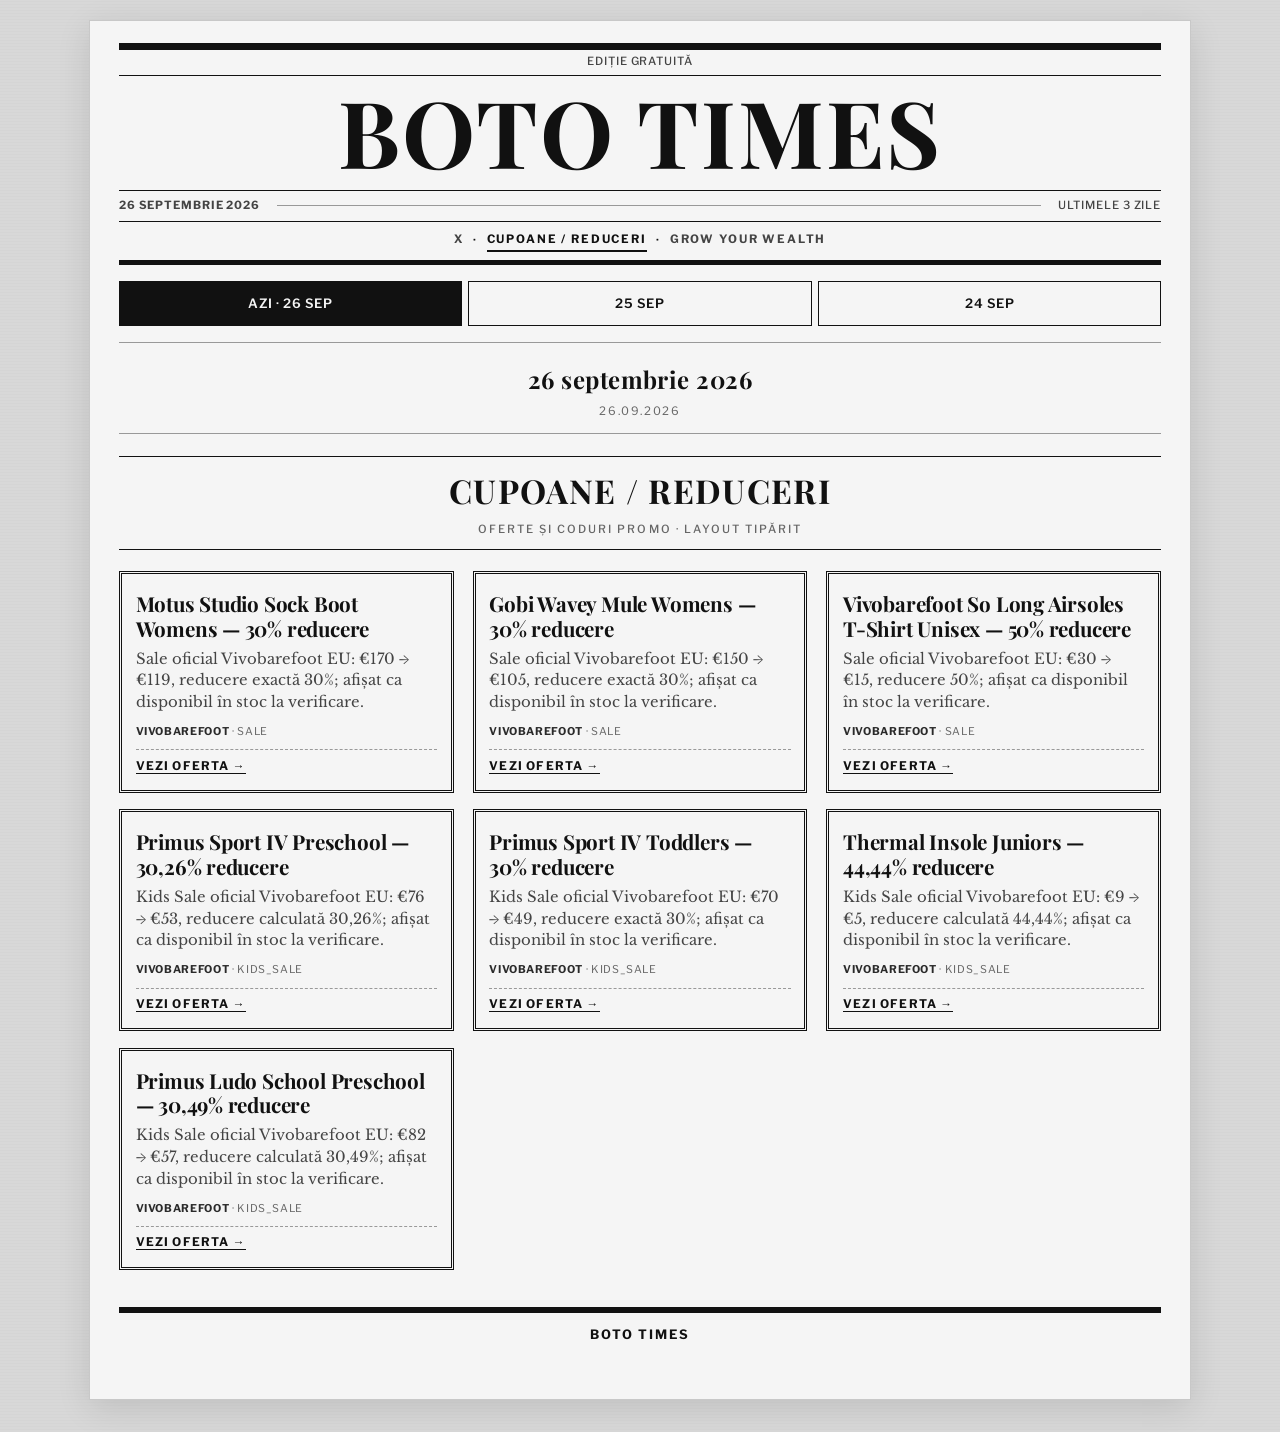
==== commit ddd8a56a: "BOTO TIMES: favicon B broadsheet (ico + svg + apple-touch)" ====
--- a/cupoane.html
+++ b/cupoane.html
@@ -5,6 +5,9 @@
   <meta name="viewport" content="width=device-width, initial-scale=1" />
   <meta name="description" content="BOTO TIMES — X / Cupoane / Grow Your Wealth. Ultimele 3 zile." />
   <meta name="theme-color" content="#111111" />
+  <link rel="icon" href="favicon.svg" type="image/svg+xml" />
+  <link rel="icon" href="favicon.ico" sizes="any" />
+  <link rel="apple-touch-icon" href="apple-touch-icon.png" />
   <title>BOTO TIMES — Cupoane / Reduceri</title>
   <link rel="preconnect" href="https://fonts.googleapis.com" />
   <link rel="preconnect" href="https://fonts.gstatic.com" crossorigin />
